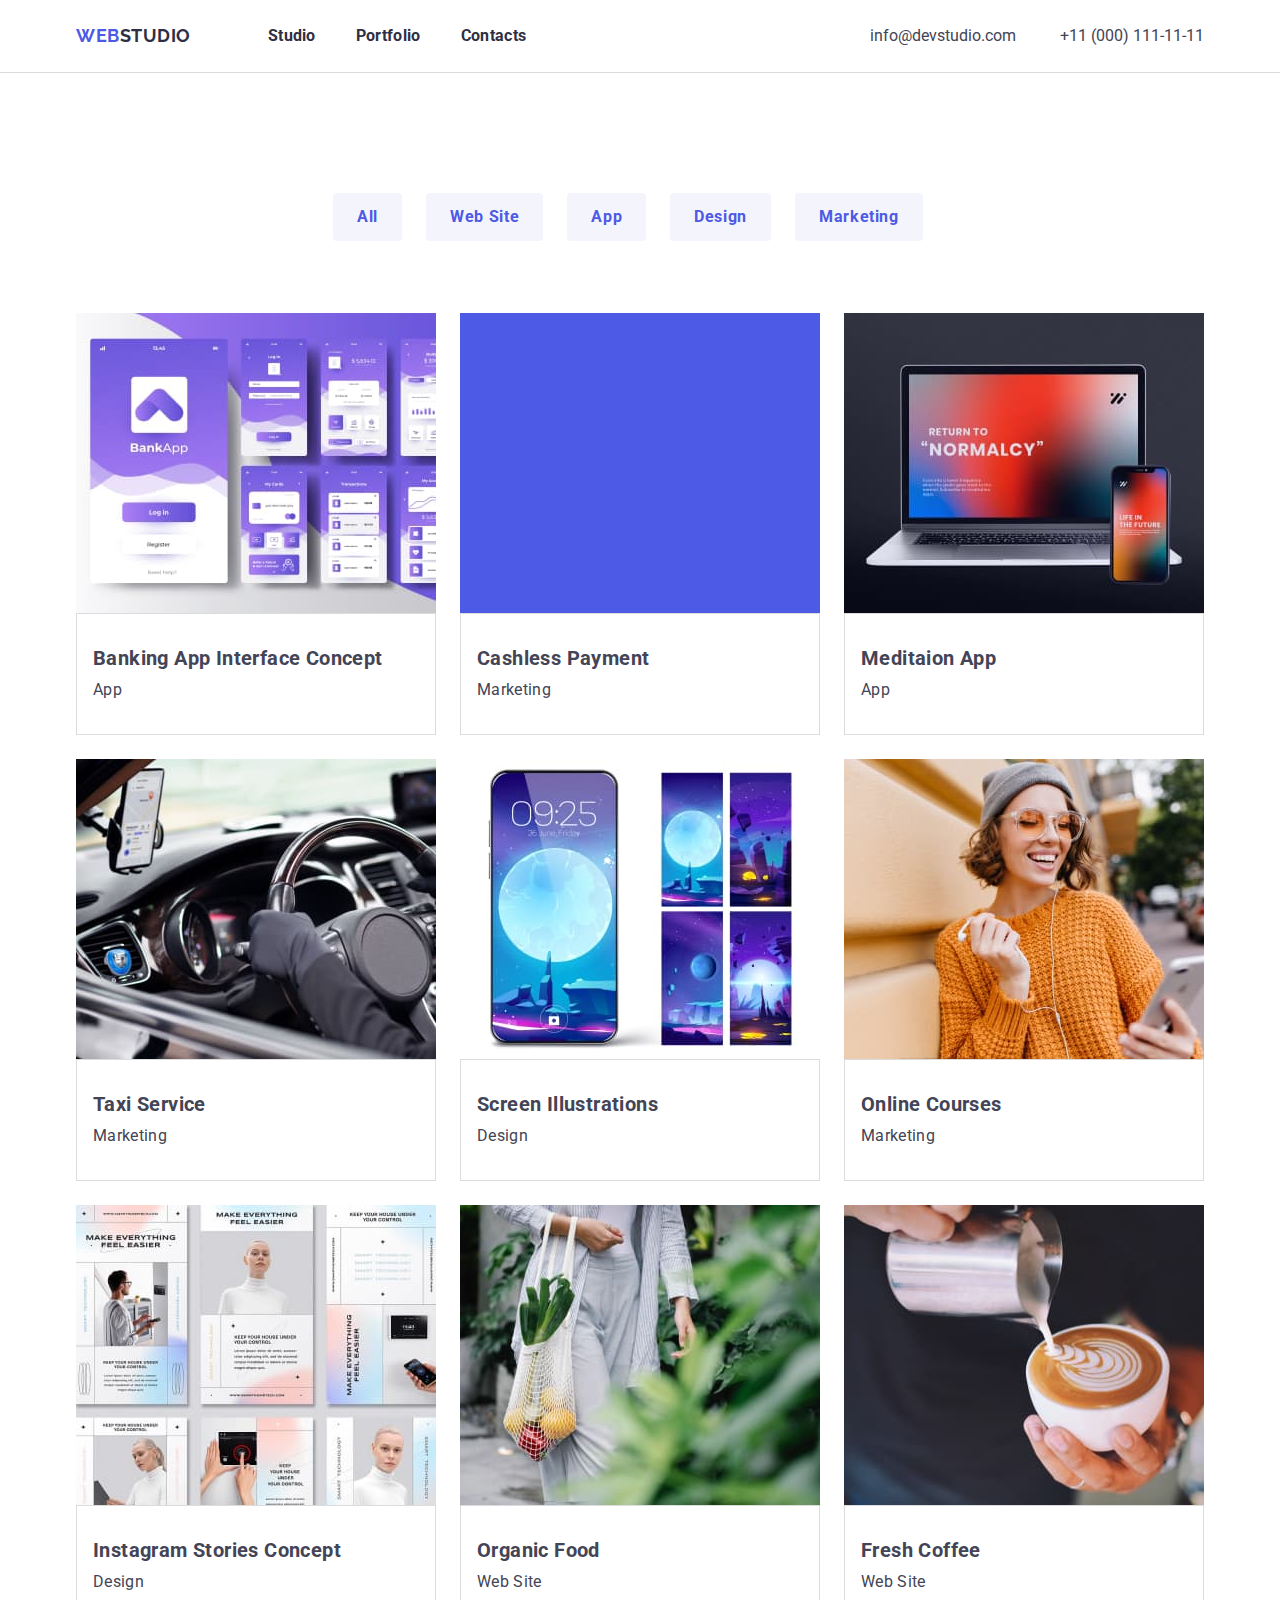
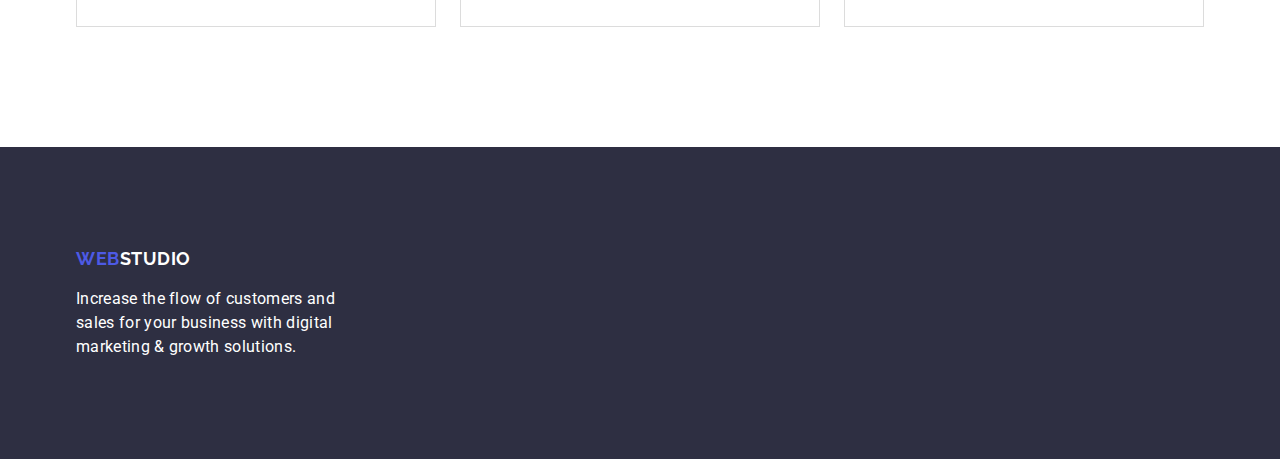
==== portfolio.html @ fc2878cd "Copied files from previous tasks" ====
<!DOCTYPE html>
<html lang="en">
  <head>
    <meta charset="UTF-8" />
    <meta http-equiv="X-UA-Compatible" content="IE=edge" />
    <meta name="viewport" content="width=device-width, initial-scale=1.0" />
    <title>Портфолио</title>
    <link rel="preconnect" href="https://fonts.googleapis.com" />
    <link rel="preconnect" href="https://fonts.gstatic.com" crossorigin />
    <link
      href="https://fonts.googleapis.com/css2?family=Raleway:wght@700&family=Roboto:wght@400;500;700;900&display=swap"
      rel="stylesheet"
    />
    <link
      rel="stylesheet"
      href="https://cdnjs.cloudflare.com/ajax/libs/modern-normalize/1.1.0/modern-normalize.min.css"
    />
    <link rel="stylesheet" href="./css/styles.css" />
  </head>
  <body>
    <!--header begins-->

    <header class="header">
      <div class="container site-navigation">
        <nav class="navigation">
          <a href=""
            ><p class="logo"><span class="blue-logo">Web</span>Studio</p></a
          >
          <ul class="list main-navigation">
            <li><a href="./index.html">Studio</a></li>
            <li><a href="">Portfolio</a></li>
            <li><a href="">Contacts</a></li>
          </ul>
        </nav>
        <div class="contacts">
          <a href="mailto:info@devstudio.com">info@devstudio.com</a>
          <a href="tel:+11(000)111-11-11">+11 (000) 111-11-11</a>
        </div>
      </div>
    </header>
    <!--header ends-->

    <!--portfolio begins-->
    <main>
      <section class="section">
        <div class="container">
          <h1 hidden>Our Works</h1>
          <!--secondary navigation begins-->
          <ul class="list portfolio-menu">
            <li><button class="button-light" type="button">All</button></li>
            <li>
              <button class="button-light" type="button">Web Site</button>
            </li>
            <li><button class="button-light" type="button">App</button></li>
            <li><button class="button-light" type="button">Design</button></li>
            <li>
              <button class="button-light" type="button">Marketing</button>
            </li>
          </ul>
          <!--secondary navigation ends-->

          <!--works begins-->
          <ul class="list portfolio-items">
            <li class="portfolio-card">
              <a>
                <img
                  class="portfolio-image"
                  width="360"
                  height="300"
                  src="./images/banking-app-interface-concept.jpeg"
                  alt="banking app interface concept"
                />
                <div class="portfolio-description">
                  <h2 class="heading-third-level">
                    Banking App Interface Concept
                  </h2>
                  <p>App</p>
                </div>
              </a>
            </li>
            <li class="portfolio-card">
              <a>
                <img
                  class="portfolio-image"
                  width="360"
                  height="300"
                  src="./images/cashless-payment.jpeg"
                  alt="cashless payment"
                />
                <div class="portfolio-description">
                  <h2 class="heading-third-level">Cashless Payment</h2>
                  <p>Marketing</p>
                </div>
              </a>
            </li>
            <li class="portfolio-card">
              <a>
                <img
                  class="portfolio-image"
                  width="360"
                  height="300"
                  src="./images/meditaion-app.jpeg"
                  alt="mediation app"
                />
                <div class="portfolio-description">
                  <h2 class="heading-third-level">Meditaion App</h2>
                  <p>App</p>
                </div>
              </a>
            </li>
            <li class="portfolio-card">
              <a>
                <img
                  class="portfolio-image"
                  width="360"
                  height="300"
                  src="./images/taxi-service.jpeg"
                  alt="tax service"
                />
                <div class="portfolio-description">
                  <h2 class="heading-third-level">Taxi Service</h2>
                  <p>Marketing</p>
                </div>
              </a>
            </li>
            <li class="portfolio-card">
              <a>
                <img
                  class="portfolio-image"
                  width="360"
                  height="300"
                  src="./images/screen-illustrations.jpeg"
                  alt="screen illustrations"
                />
                <div class="portfolio-description">
                  <h2 class="heading-third-level">Screen Illustrations</h2>
                  <p>Design</p>
                </div>
              </a>
            </li>
            <li class="portfolio-card">
              <a>
                <img
                  class="portfolio-image"
                  width="360"
                  height="300"
                  src="./images/online-courses.jpeg"
                  alt="online courses"
                />
                <div class="portfolio-description">
                  <h2 class="heading-third-level">Online Courses</h2>
                  <p>Marketing</p>
                </div>
              </a>
            </li>
            <li class="portfolio-card">
              <a>
                <img
                  class="portfolio-image"
                  width="360"
                  height="300"
                  src="./images/instagram-stories-concept.jpeg"
                  alt="instagram stories concept"
                />
                <div class="portfolio-description">
                  <h2 class="heading-third-level">Instagram Stories Concept</h2>
                  <p>Design</p>
                </div>
              </a>
            </li>
            <li class="portfolio-card">
              <a>
                <img
                  class="portfolio-image"
                  width="360"
                  height="300"
                  src="./images/organic-food.jpeg"
                  alt="organic food"
                />
                <div class="portfolio-description">
                  <h2 class="heading-third-level">Organic Food</h2>
                  <p>Web Site</p>
                </div>
              </a>
            </li>
            <li class="portfolio-card">
              <a>
                <img
                  class="portfolio-image"
                  width="360"
                  height="300"
                  src="./images/fresh-coffee.jpeg"
                  alt="fresh coffee"
                />
                <div class="portfolio-description">
                  <h2 class="heading-third-level">Fresh Coffee</h2>
                  <p>Web Site</p>
                </div>
              </a>
            </li>
          </ul>
        </div>
      </section>
      <!--works ends-->
    </main>
    <!--portfolio ends-->

    <!--Footer begins-->
    <footer>
      <div class="container">
        <a class="logo-footer" href=""
          ><span class="blue-logo">Web</span>Studio</a
        >
        <p class="footer-text">
          Increase the flow of customers and sales for your business with
          digital marketing & growth solutions.
        </p>
      </div>
    </footer>

    <!--Footer ends-->
  </body>
</html>
---- css/styles.css ----
/*Global Colors-Variables*/
:root {
  --accent-color: #4d5ae5;
  --title-text-color: #2e2f42;
  --primary-text-color: #434455;
  --primary-background-color: #fff;
  --secondary-background-color: #f4f4fd;
  --dark-background-color: #2e2f42;
}

/*Global page settings begins*/
body {
  background-color: var(--primary-background-color);
  color: var(--primary-text-color);
  font-family: Roboto, sans-serif, Arial, Helvetica, sans-serif;
  font-size: 16px;
}

.container {
  width: 1158px;
  margin: 0 auto;
  padding: 0 15px 0 15px;
}

.section {
  padding: 120px 0 120px 0;
}

.section-no-padding {
  padding: 0;
}

.section-no-top-padding {
  padding: 0;
  padding-bottom: 120px;
}

h1,
h2,
h3,
h4,
h5,
h6,
p,
ul {
  margin-top: 0;
  margin-bottom: 0;
}

/*list - turn of bullets*/
.list {
  list-style: none;
}

footer {
  background-color: var(--dark-background-color);
  color: var(--primary-background-color);
  padding: 100px 0 100px 0;
}
/*Global page settings ends*/

/*Studio page begins*/

/*Header*/

.header {
  border-bottom: 1px solid #dcdcdc;
  padding-top: 24px;
  padding-bottom: 24px;
}
.site-navigation {
  display: flex;
  align-items: center;
  justify-content: space-between;
}

.navigation {
  display: flex;
  align-items: center;
}

/*Buttons*/

.button {
  font-family: Roboto, sans-serif;
  font-size: 16px;
  line-height: 1.17;
  font-weight: 700;
  letter-spacing: 0.04em;
  background-color: var(--accent-color);
  color: var(--primary-background-color);
  cursor: pointer;
  border: none;
  padding: 16px 32px 16px 32px;
}

.button:hover,
.button:focus {
  background-color: var(--accent-color);
}

.button-light {
  font-family: Roboto, sans-serif;
  font-size: 16px;
  line-height: 1.5;
  font-weight: 700;
  letter-spacing: 0.04em;
  color: var(--accent-color);
  background-color: var(--secondary-background-color);
  cursor: pointer;
  border: none;
  padding: 12px 24px;
  border-radius: 4px;
  margin-right: 24px;
}

.button-light:last-child {
  margin-right: 0;
}

.button-light:hover,
.buton-light:focus {
  color: var(--primary-background-color);
  background-color: var(--accent-color);
}

/*Header-Logo*/

.logo-footer {
  color: var(--primary-background-color);
  font-family: Raleway, sans-serif;
  font-weight: 700;
  font-size: 18px;
  line-height: 1.33;
  letter-spacing: 0.03em;
  text-transform: uppercase;
}

.logo {
  color: var(--title-text-color);
  font-family: Raleway, sans-serif;
  font-weight: 700;
  font-size: 18px;
  line-height: 1.33;
  letter-spacing: 0.03em;
  text-transform: uppercase;
  margin-right: 77px;
}

nav a,
footer a {
  text-decoration: none;
}

.blue-logo {
  color: var(--accent-color);
}

.footer-text {
  font-size: 16px;
  line-height: 1.5;
  letter-spacing: 0.02em;
}

/*Header - main navigation*/

.main-navigation {
  display: flex;
  padding-left: 0;
}

.main-navigation li {
  display: block;
  margin-right: 40px;
}

.main-navigation li:last-child {
  margin-right: 0;
}

.main-navigation a {
  color: var(--title-text-color);
  text-decoration: none;
  font-weight: 700;
  font-size: 16px;
  line-height: 1.5;
  letter-spacing: 0.02em;
}

.main-navigation a:hover,
.main-navigation a:focus {
  color: var(--accent-color);
}

/*Benefits*/
.benefits {
  display: flex;
  padding-left: 0;
}

.benefits li {
  margin-right: 24px;
  width: 264px;
}

.benefits h3 {
  margin-bottom: 8px;
}

.benefits p {
  font-size: 16px;
  line-height: 1.5;
}

.benefits li:last-child {
  margin-right: 0;
}

.services {
  display: flex;
  padding-left: 0;
}

.services li {
  margin-right: 24px;
}

.services li:last-child {
  margin-right: 0;
}

/*Contacts*/
.contacts > a {
  font-family: inherit;
  color: var(--primary-text-color);
  text-decoration: none;
  margin-left: 40px;
}

.contacts > a:hover,
.contacts > a:focus {
  color: var(--accent-color);
}

/*Studio page*/
/*Hero*/

.hero {
  display: flex;
  align-items: center;
  padding: 192px 0 192px 0;
  background-color: var(--dark-background-color);
  color: var(--primary-background-color);
  text-align: center;
}

.hero-title {
  font-size: 56px;
  line-height: 1.07;
  color: var(--primary-background-color);
  margin-bottom: 48px;
}

/*What we are doing*/
.heading-second-level {
  font-size: 36px;
  line-height: 1.33;
  margin-bottom: 72px;
}

.our-services {
  text-align: center;
}

/*Our Team*/

.our-team {
  text-align: center;
  background-color: var(--secondary-background-color);
}

.our-team li {
  height: 380px;
  background-color: var(--primary-background-color);
  margin-right: 24px;
}

.our-team li:last-child {
  margin-right: 0;
}

.our-team-list {
  display: flex;
  padding-left: 0;
}

.our-team-description {
  padding: 32px 0 32px 0;
}

.our-team-list > h3 {
  font-size: 20px;
  line-height: 1.2;
}

.our-team-list h3 {
  margin-bottom: 8px;
}

/*Footer*/
footer {
  display: flex;
  align-items: center;
}
footer p {
  width: 264px;
  margin-top: 16px;
}

/*Studio page begins*/

/*Portfolio page begins*/

.heading-third-level {
  font-size: 20px;
  line-height: 1.2;
  letter-spacing: 0.02em;
}

/*Portfolio Navigation*/

.portfolio-menu {
  display: flex;
  padding-left: 0;
  justify-content: center;
  margin-bottom: 72px;
}

.portfolio-menu li {
  margin-right: 24px;
}

/*Portfolio works*/
.portfolio-items {
  padding-left: 0;
  display: flex;
  flex-wrap: wrap;
  gap: 24px;
}

.portfolio-items h2 {
  margin-bottom: 8px;
}

.portfolio-image {
  display: block;
}

.portfolio-description {
  padding: 32px 16px;
  border: 1px solid #dcdcdc;
}

.portfolio-card p {
  font-size: 16px;
  line-height: 1.5;
  letter-spacing: 0.02em;
}
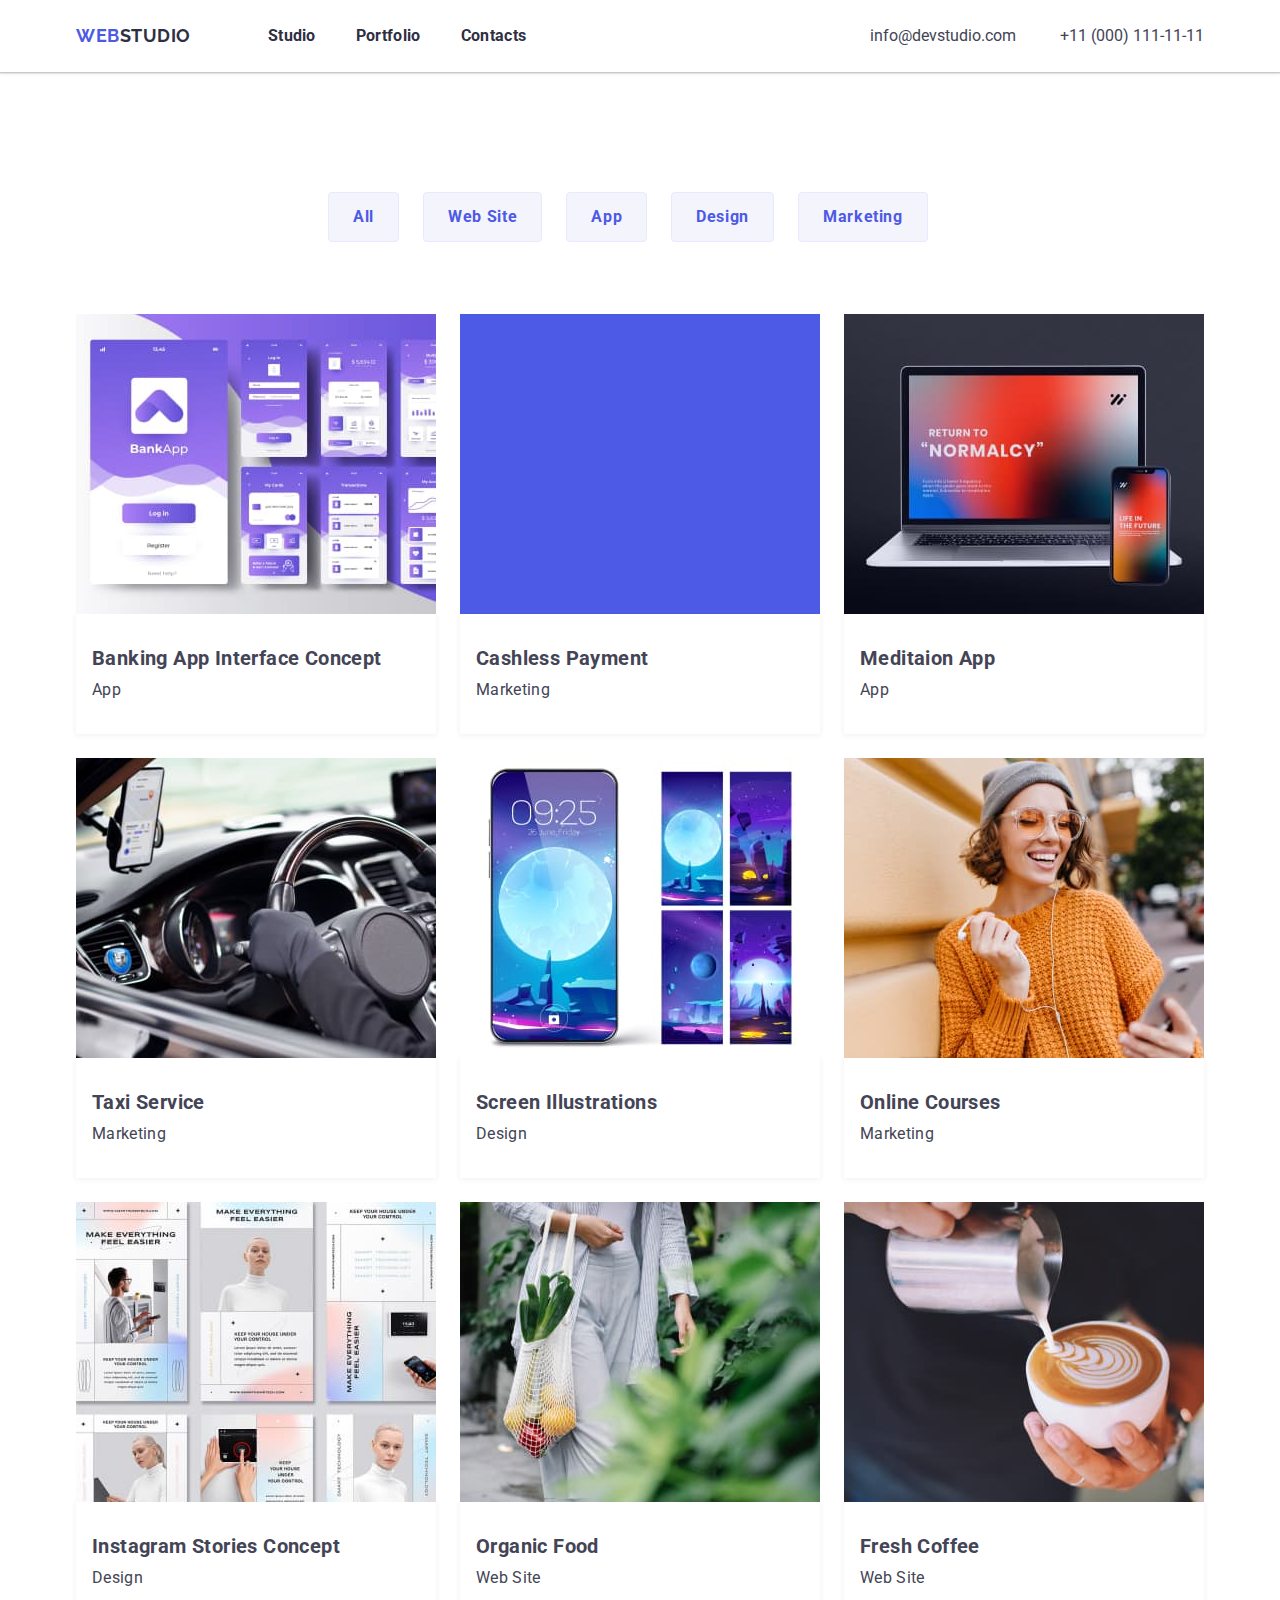
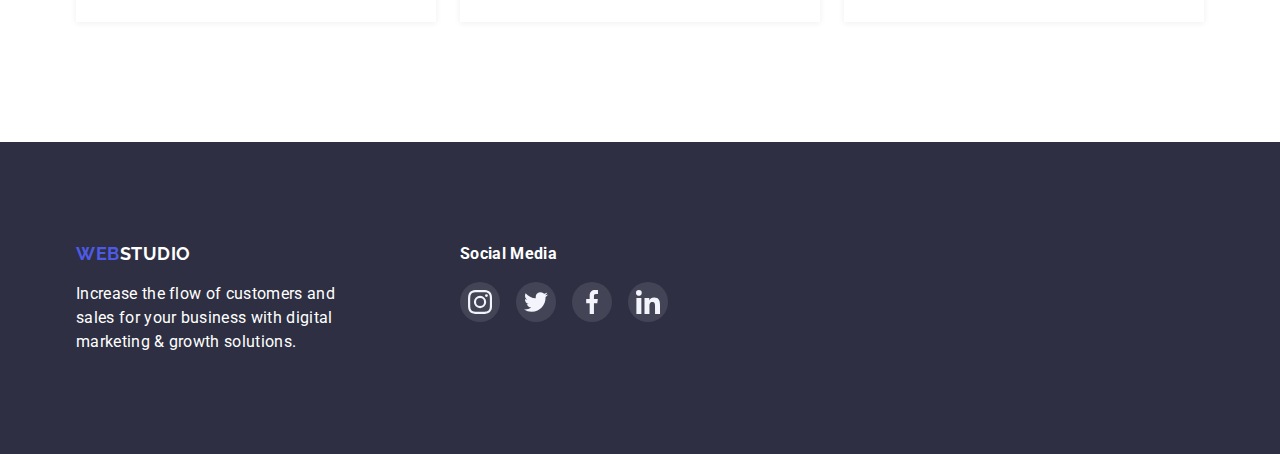
==== commit 77ddb6e7: "updated footer in the portfolio page" ====
--- a/portfolio.html
+++ b/portfolio.html
@@ -208,14 +208,58 @@
     <!--Footer begins-->
     <footer>
       <div class="container">
-        <a class="logo-footer" href=""
-          ><span class="blue-logo">Web</span>Studio</a
-        >
-        <p class="footer-text">
-          Increase the flow of customers and sales for your business with
-          digital marketing & growth solutions.
-        </p>
+       
+      <div class="footer-wrap">
+        <div class="footer">
+          <a class ="logo-footer" href=""><span class="blue-logo">Web</span>Studio</a>
+          <p class="footer-text">
+            Increase the flow of customers and sales for your business with digital
+            marketing & growth solutions.
+          </p>
+        </div>
+  
+        <div class="footer-social">
+            <p class="footer-social-heading">Social Media<p>
+              <div class="footer-social-icons-set">
+                  <ul class="footer-social-icons list">
+                    <li class="footer-icon-first">
+                      <a class="footer-icon-1">
+                        <svg class="footer-icon-instagram">
+                          <use href="./images/icons.svg"#icon-instagram-footer></use>
+                        </svg>
+                      </a>
+                    </li>
+  
+                    <li class="footer-icon-first">
+                      <a class="footer-icon-1">
+                        <svg class="footer-icon-twitter">
+                          <use href="./images/icons.svg"#icon-twitter-footer></use>
+                        </svg>
+                      </a>
+                    </li>
+  
+                    <li class="footer-icon-first">
+                      <a class="footer-icon-1">
+                        <svg class="footer-icon-facebook">
+                          <use href="./images/icons.svg"#icon-facebook-footer></use>
+                        </svg>
+                      </a>
+                    </li>
+  
+                    <li class="footer-icon-first">
+                      <a class="footer-icon-1">
+                        <svg class="footer-icon-linkedin">
+                          <use href="./images/icons.svg"#icon-linkedin-footer></use>
+                        </svg>
+                      </a>
+                    </li>
+  
+                  </ul>
+              </div>
+        </div>
       </div>
+      </di >
+    
     </footer>
 
     <!--Footer ends-->
--- a/css/styles.css
+++ b/css/styles.css
@@ -1,6 +1,7 @@
 /*Global Colors-Variables*/
 :root {
   --accent-color: #4d5ae5;
+  --accent-clicked-butoon: #404bbf;
   --title-text-color: #2e2f42;
   --primary-text-color: #434455;
   --primary-background-color: #fff;
@@ -64,9 +65,10 @@
 /*Header*/
 
 .header {
-  border-bottom: 1px solid #dcdcdc;
   padding-top: 24px;
   padding-bottom: 24px;
+  box-shadow: 0px 2px 1px rgba(46, 47, 66, 0.08),
+    0px 1px 1px rgba(46, 47, 66, 0.16), 0px 1px 6px rgba(46, 47, 66, 0.08);
 }
 .site-navigation {
   display: flex;
@@ -92,11 +94,13 @@
   cursor: pointer;
   border: none;
   padding: 16px 32px 16px 32px;
+  box-shadow: 0px 4px 4px rgba(0, 0, 0, 0.15);
+  border-radius: 4px;
 }
 
 .button:hover,
 .button:focus {
-  background-color: var(--accent-color);
+  background-color: var(--accent-clicked-butoon);
 }
 
 .button-light {
@@ -108,7 +112,7 @@
   color: var(--accent-color);
   background-color: var(--secondary-background-color);
   cursor: pointer;
-  border: none;
+  border: 1px solid #e7e9fc;
   padding: 12px 24px;
   border-radius: 4px;
   margin-right: 24px;
@@ -122,6 +126,9 @@
 .buton-light:focus {
   color: var(--primary-background-color);
   background-color: var(--accent-color);
+  border: 1px solid var(--accent-color);
+  box-shadow: 0px 3px 1px rgba(0, 0, 0, 0.1), 0px 2px 1px rgba(0, 0, 0, 0.08),
+    0px 2px 2px rgba(0, 0, 0, 0.12);
 }
 
 /*Header-Logo*/
@@ -203,6 +210,49 @@
   width: 264px;
 }
 
+.benefit-icons {
+  display: flex;
+  background-color: var(--secondary-background-color);
+  height: 112px;
+  margin-bottom: 8px;
+}
+
+.benefit-icon-1 {
+  justify-content: center;
+  align-items: center;
+  width: 60px;
+  height: 64px;
+  margin: auto;
+  background-image: url(../images/antenna.svg);
+}
+
+.benefit-icon-2 {
+  justify-content: center;
+  align-items: center;
+  width: 64px;
+  height: 64px;
+  margin: auto;
+  background-image: url(../images/clock.svg);
+}
+
+.benefit-icon-3 {
+  justify-content: center;
+  align-items: center;
+  width: 64px;
+  height: 64px;
+  margin: auto;
+  background-image: url(../images/diagram.svg);
+}
+
+.benefit-icon-4 {
+  justify-content: center;
+  align-items: center;
+  width: 64px;
+  height: 64px;
+  margin: auto;
+  background-image: url(../images/astronaut.svg);
+}
+
 .benefits h3 {
   margin-bottom: 8px;
 }
@@ -249,9 +299,20 @@
   display: flex;
   align-items: center;
   padding: 192px 0 192px 0;
-  background-color: var(--dark-background-color);
   color: var(--primary-background-color);
   text-align: center;
+  background-image: linear-gradient(
+      to right,
+      rgba(46, 47, 66, 0.7),
+      rgba(46, 47, 66, 0.7)
+    ),
+    url(../images/people-office.jpeg);
+  background-blend-mode: multiply;
+  background-repeat: no-repeat;
+  background-size: cover;
+  background-position: center;
+  max-width: 1600px;
+  margin: 0 auto;
 }
 
 .hero-title {
@@ -279,23 +340,36 @@
   background-color: var(--secondary-background-color);
 }
 
-.our-team li {
-  height: 380px;
+.our-team-member {
   background-color: var(--primary-background-color);
   margin-right: 24px;
-}
-
-.our-team li:last-child {
+  box-shadow: 0px 1px 6px rgba(46, 47, 66, 0.08),
+    0px 1px 1px rgba(46, 47, 66, 0.16), 0px 2px 1px rgba(46, 47, 66, 0.08);
+  border-radius: 0px 0px 4px 4px;
+}
+
+.our-team-member li:last-child {
   margin-right: 0;
 }
 
+.our-team-member li:first-child {
+  padding-right: 0;
+  padding-left: 0;
+}
+
 .our-team-list {
   display: flex;
   padding-left: 0;
 }
 
+.our-team-list .social-icons{
+  display: flex;
+  gap: 24px;
+  padding: 12px 16px 36px 16px
+}
+
 .our-team-description {
-  padding: 32px 0 32px 0;
+  padding: 32px 0 12px 0;
 }
 
 .our-team-list > h3 {
@@ -307,6 +381,56 @@
   margin-bottom: 8px;
 }
 
+.social-icons{
+  padding: 0 16px 0 16px;
+}
+
+.social-icons-link{
+  display: flex;
+  align-items: center;
+  justify-content: center;
+  width: 40px;
+  height: 40px;
+  background-color: var(--accent-color);
+  border-radius: 50%;
+}
+
+.social-icon-instagram{
+  align-items: center;
+  justify-content: center;
+  background-image: url(../images/instagram.svg);
+  background-size: cover;
+  width: 16px;
+  height: 16px;
+}
+
+.social-icon-twitter{
+  align-items: center;
+  justify-content: center;
+  background-image: url(../images/twitter.svg);
+  background-size: cover;
+  width: 16px;
+  height: 16px;
+}
+
+.social-icon-facebook{
+  align-items: center;
+  justify-content: center;
+  background-image: url(../images/facebook.svg);
+  background-size: cover;
+  width: 16px;
+  height: 16px;
+}
+
+.social-icon-linkedin{
+  align-items: center;
+  justify-content: center;
+  background-image: url(../images/linkedin.svg);
+  background-size: cover;
+  width: 16px;
+  height: 16px;
+}
+
 /*Footer*/
 footer {
   display: flex;
@@ -317,7 +441,150 @@
   margin-top: 16px;
 }
 
-/*Studio page begins*/
+.footer-wrap{
+  display: flex;
+  gap: 120px;
+}
+
+.footer-social-icons{
+  display: flex;
+  gap: 16px;
+  padding-left: 0;
+}
+
+.footer-social-heading{
+  margin-top: 0;
+  font-family: 'Roboto' sans-serif;
+  font-weight: 700;
+  font-size: 16px;
+  line-height: 1.5;
+  letter-spacing: 0.02em;
+  color: var(--primary-background-color);
+}
+
+.footer-icon-1{
+  display: flex;
+  width: 40px;
+  height: 40px;
+  border-radius: 50%;
+  background-color: rgba(255, 255, 255, 0.1);
+}
+
+.footer-icon-instagram{
+  display: block;
+  margin: auto;
+  background-image: url(../images/instagram-footer.svg);
+  background-repeat: no-repeat;
+  width: 24px;
+  height: 24px;
+}
+
+.footer-icon-twitter{
+  display: block;
+  margin: auto;
+  background-image: url(../images/twitter-footer.svg);
+  background-repeat: no-repeat;
+  width: 24px;
+  height: 20px;
+}
+
+.footer-icon-facebook{
+  display: block;
+  margin: auto;
+  background-image: url(../images/facebook-footer.svg);
+  background-repeat: no-repeat;
+  width: 12px;
+  height: 24px;
+}
+
+.footer-icon-linkedin{
+  display: block;
+  margin: auto;
+  background-image: url(../images/linkedin-footer.svg);
+  background-repeat: no-repeat;
+  width: 24px;
+  height: 24px;
+}
+
+.customers{
+  text-align: center;
+}
+
+.customers-logos{
+  display: flex;
+  gap: 24px;
+  justify-content: center;
+  padding-left: 0px;
+}
+
+.customer-logo-first{
+  display: flex;
+  border: 1px solid #8E8F99;
+  border-radius: 4px;
+  padding: 16px 32px;
+}
+
+
+.customer-logo-1{
+  fill: #8e8f99;
+  align-items: center;
+  justify-content: center;
+  width: 104px;
+  height: 56px;
+  background-image: url(../images/logo-1.svg);
+  background-repeat: no-repeat;
+}
+
+.customer-logo-1:hover{
+  fill: var(--accent-color);
+}
+
+.customer-logo-2{
+  align-items: center;
+  justify-content: center;
+  width: 104px;
+  height: 56px;
+  background-image: url(../images/logo-2.svg);
+  background-repeat: no-repeat;
+}
+
+.customer-logo-3{
+  align-items: center;
+  justify-content: center;
+  width: 104px;
+  height: 56px;
+  background-image: url(../images/logo-3.svg);
+  background-repeat: no-repeat;
+}
+
+.customer-logo-4{
+  align-items: center;
+  justify-content: center;
+  width: 104px;
+  height: 56px;
+  background-image: url(../images/logo-4.svg);
+  background-repeat: no-repeat;
+}
+
+.customer-logo-5{
+  align-items: center;
+  justify-content: center;
+  width: 104px;
+  height: 56px;
+  background-image: url(../images/logo-5.svg);
+  background-repeat: no-repeat;
+}
+
+.customer-logo-6{
+  align-items: center;
+  justify-content: center;
+  width: 104px;
+  height: 56px;
+  background-image: url(../images/logo-6.svg);
+  background-repeat: no-repeat;
+}
+
+/*Studio page ends*/
 
 /*Portfolio page begins*/
 
@@ -358,7 +625,11 @@
 
 .portfolio-description {
   padding: 32px 16px;
-  border: 1px solid #dcdcdc;
+  box-shadow: 0px 1px 6px rgba(46, 47, 66, 0.08);
+}
+
+.portfolio-card:hover {
+  box-shadow: 0px 1px 6px rgba(46, 47, 66, 0.08);
 }
 
 .portfolio-card p {
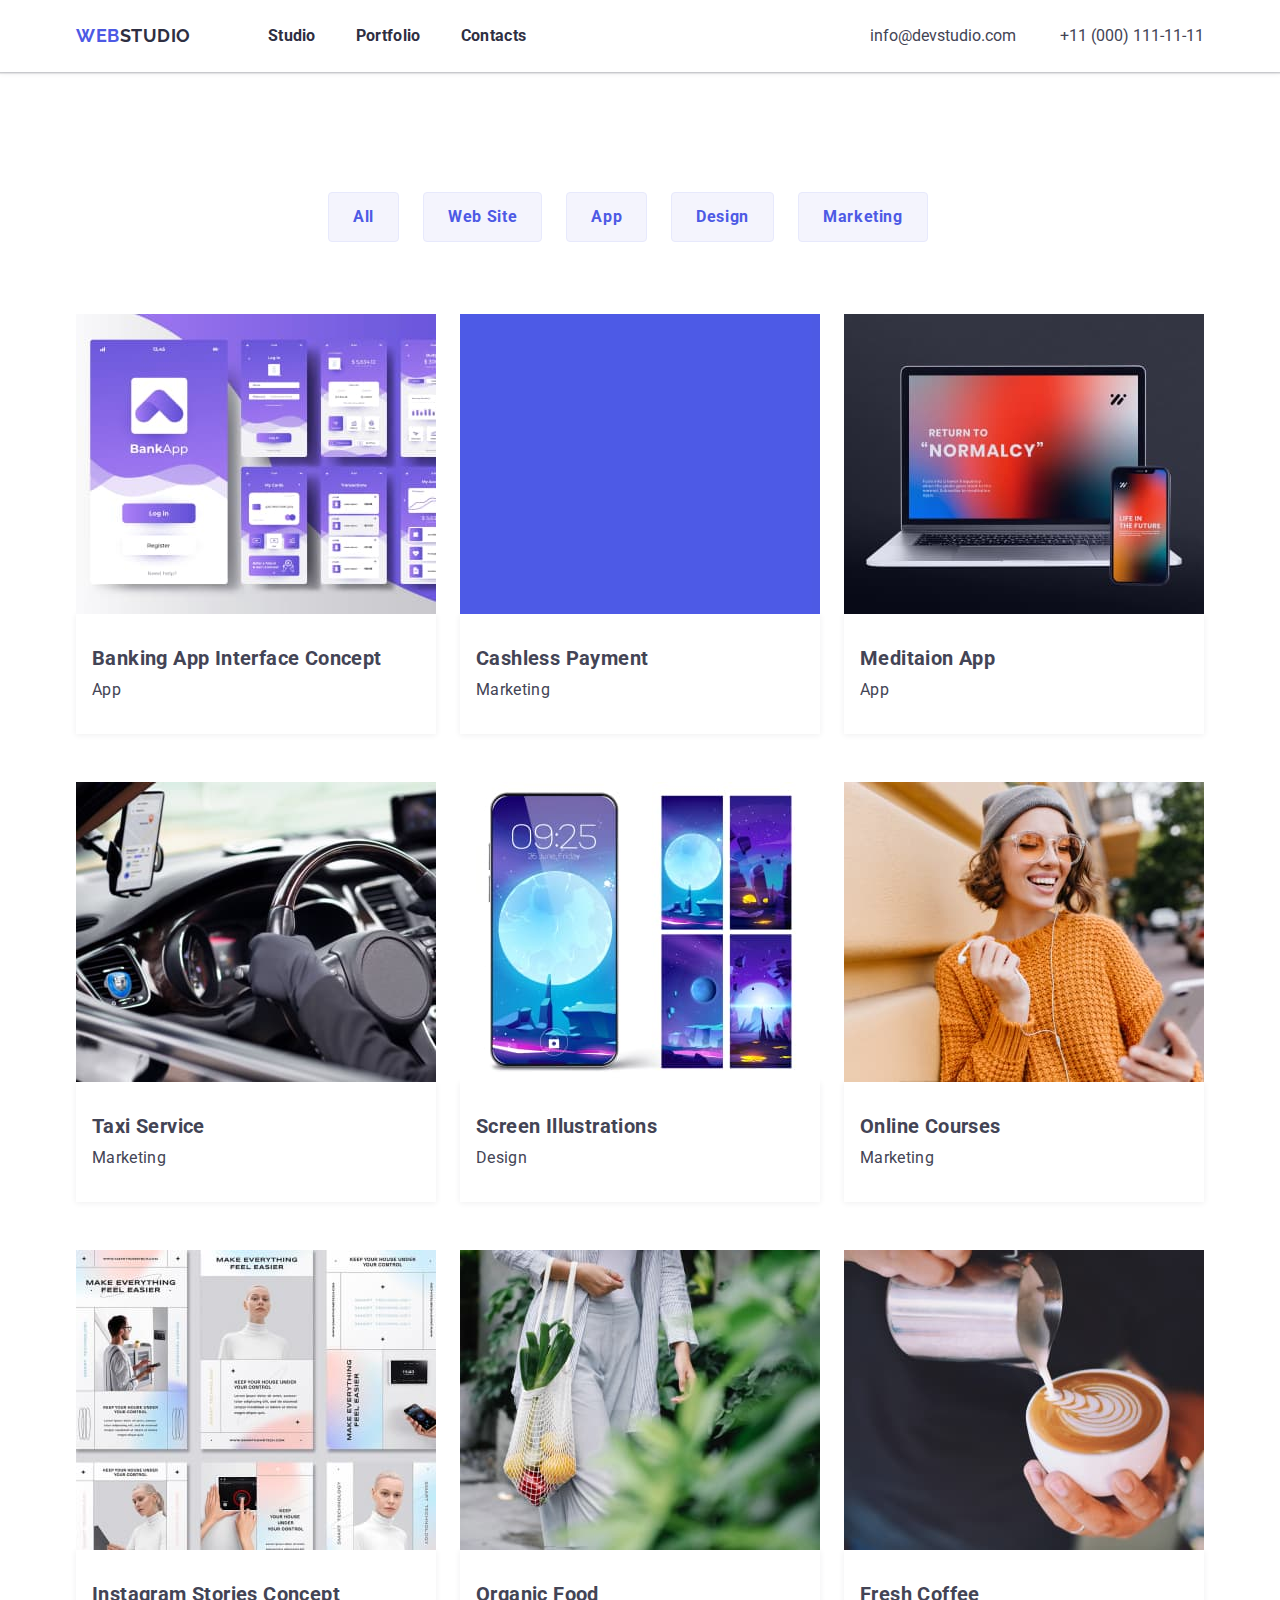
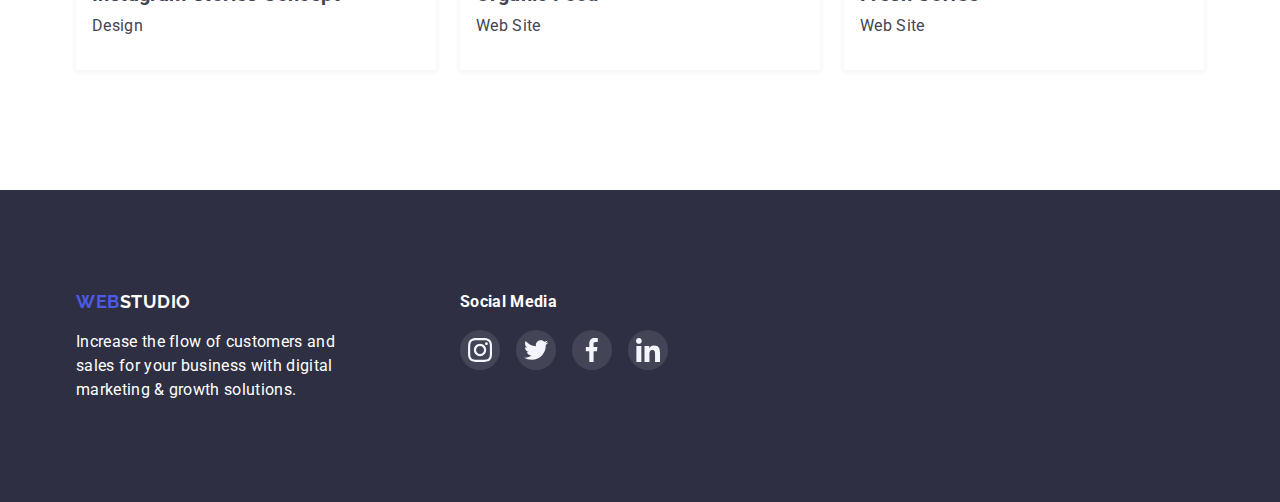
==== commit 98ea41b1: "edited benefit svg" ====
--- a/portfolio.html
+++ b/portfolio.html
@@ -223,33 +223,33 @@
               <div class="footer-social-icons-set">
                   <ul class="footer-social-icons list">
                     <li class="footer-icon-first">
-                      <a class="footer-icon-1">
-                        <svg class="footer-icon-instagram">
-                          <use href="./images/icons.svg"#icon-instagram-footer></use>
-                        </svg>
-                      </a>
-                    </li>
-  
-                    <li class="footer-icon-first">
-                      <a class="footer-icon-1">
-                        <svg class="footer-icon-twitter">
-                          <use href="./images/icons.svg"#icon-twitter-footer></use>
-                        </svg>
-                      </a>
-                    </li>
-  
-                    <li class="footer-icon-first">
-                      <a class="footer-icon-1">
-                        <svg class="footer-icon-facebook">
-                          <use href="./images/icons.svg"#icon-facebook-footer></use>
-                        </svg>
-                      </a>
-                    </li>
-  
-                    <li class="footer-icon-first">
-                      <a class="footer-icon-1">
-                        <svg class="footer-icon-linkedin">
-                          <use href="./images/icons.svg"#icon-linkedin-footer></use>
+                      <a href="" class="footer-icon-1">
+                        <svg class="footer-icon-iillustration" width="24" height="24">
+                          <use href="./images/icons.svg#icon-instagram-footer"></use>
+                        </svg>
+                      </a>
+                    </li>
+  
+                    <li class="footer-icon-first">
+                      <a href="" class="footer-icon-1">
+                        <svg class="footer-icon-illustration" width="24" height="24">
+                          <use href="./images/icons.svg#icon-twitter-footer"></use>
+                        </svg>
+                      </a>
+                    </li>
+  
+                    <li class="footer-icon-first">
+                      <a href="" class="footer-icon-1">
+                        <svg class="footer-icon-illustration" width="24" height="24">
+                          <use href="./images/icons.svg#icon-facebook-footer"></use>
+                        </svg>
+                      </a>
+                    </li>
+  
+                    <li class="footer-icon-first">
+                      <a href="" class="footer-icon-1">
+                        <svg class="footer-icon-illustration" width="24" height="24">
+                          <use href="./images/icons.svg#icon-linkedin-footer"></use>
                         </svg>
                       </a>
                     </li>
@@ -258,7 +258,7 @@
               </div>
         </div>
       </div>
-      </di >
+      </div>
     
     </footer>
 
--- a/css/styles.css
+++ b/css/styles.css
@@ -48,6 +48,10 @@
   margin-bottom: 0;
 }
 
+img{
+  display: block;
+}
+
 /*list - turn of bullets*/
 .list {
   list-style: none;
@@ -174,15 +178,11 @@
 .main-navigation {
   display: flex;
   padding-left: 0;
+  gap: 40px
 }
 
 .main-navigation li {
   display: block;
-  margin-right: 40px;
-}
-
-.main-navigation li:last-child {
-  margin-right: 0;
 }
 
 .main-navigation a {
@@ -203,10 +203,10 @@
 .benefits {
   display: flex;
   padding-left: 0;
+  gap: 24px
 }
 
 .benefits li {
-  margin-right: 24px;
   width: 264px;
 }
 
@@ -223,34 +223,6 @@
   width: 60px;
   height: 64px;
   margin: auto;
-  background-image: url(../images/antenna.svg);
-}
-
-.benefit-icon-2 {
-  justify-content: center;
-  align-items: center;
-  width: 64px;
-  height: 64px;
-  margin: auto;
-  background-image: url(../images/clock.svg);
-}
-
-.benefit-icon-3 {
-  justify-content: center;
-  align-items: center;
-  width: 64px;
-  height: 64px;
-  margin: auto;
-  background-image: url(../images/diagram.svg);
-}
-
-.benefit-icon-4 {
-  justify-content: center;
-  align-items: center;
-  width: 64px;
-  height: 64px;
-  margin: auto;
-  background-image: url(../images/astronaut.svg);
 }
 
 .benefits h3 {
@@ -266,6 +238,7 @@
   margin-right: 0;
 }
 
+/*What we are doing*/
 .services {
   display: flex;
   padding-left: 0;
@@ -464,46 +437,19 @@
 
 .footer-icon-1{
   display: flex;
-  width: 40px;
-  height: 40px;
+  padding: 8px;
   border-radius: 50%;
   background-color: rgba(255, 255, 255, 0.1);
 }
 
-.footer-icon-instagram{
-  display: block;
-  margin: auto;
-  background-image: url(../images/instagram-footer.svg);
-  background-repeat: no-repeat;
-  width: 24px;
-  height: 24px;
-}
-
-.footer-icon-twitter{
-  display: block;
-  margin: auto;
-  background-image: url(../images/twitter-footer.svg);
-  background-repeat: no-repeat;
-  width: 24px;
-  height: 20px;
-}
-
-.footer-icon-facebook{
-  display: block;
-  margin: auto;
-  background-image: url(../images/facebook-footer.svg);
-  background-repeat: no-repeat;
-  width: 12px;
-  height: 24px;
-}
-
-.footer-icon-linkedin{
-  display: block;
-  margin: auto;
-  background-image: url(../images/linkedin-footer.svg);
-  background-repeat: no-repeat;
-  width: 24px;
-  height: 24px;
+.footer-icon-illustration{
+  justify-content: center;
+  align-items: center;
+}
+
+.footer-icon-1:hover,
+.footer-icon-1:focus{
+  background-color: rgba(49, 208, 170, 1);
 }
 
 .customers{
@@ -525,64 +471,10 @@
 }
 
 
-.customer-logo-1{
-  fill: #8e8f99;
-  align-items: center;
-  justify-content: center;
-  width: 104px;
-  height: 56px;
-  background-image: url(../images/logo-1.svg);
-  background-repeat: no-repeat;
-}
-
-.customer-logo-1:hover{
-  fill: var(--accent-color);
-}
-
-.customer-logo-2{
-  align-items: center;
-  justify-content: center;
-  width: 104px;
-  height: 56px;
-  background-image: url(../images/logo-2.svg);
-  background-repeat: no-repeat;
-}
-
-.customer-logo-3{
-  align-items: center;
-  justify-content: center;
-  width: 104px;
-  height: 56px;
-  background-image: url(../images/logo-3.svg);
-  background-repeat: no-repeat;
-}
-
-.customer-logo-4{
-  align-items: center;
-  justify-content: center;
-  width: 104px;
-  height: 56px;
-  background-image: url(../images/logo-4.svg);
-  background-repeat: no-repeat;
-}
-
-.customer-logo-5{
-  align-items: center;
-  justify-content: center;
-  width: 104px;
-  height: 56px;
-  background-image: url(../images/logo-5.svg);
-  background-repeat: no-repeat;
-}
-
-.customer-logo-6{
-  align-items: center;
-  justify-content: center;
-  width: 104px;
-  height: 56px;
-  background-image: url(../images/logo-6.svg);
-  background-repeat: no-repeat;
-}
+.customer-logo{
+  fill: #8e8f99
+}
+
 
 /*Studio page ends*/
 
@@ -612,7 +504,8 @@
   padding-left: 0;
   display: flex;
   flex-wrap: wrap;
-  gap: 24px;
+  row-gap: 48px;
+  column-gap: 24px;
 }
 
 .portfolio-items h2 {
@@ -628,8 +521,13 @@
   box-shadow: 0px 1px 6px rgba(46, 47, 66, 0.08);
 }
 
+.portfolio-card{
+  width: calc((100% - 48px) / 3);
+}
+
 .portfolio-card:hover {
   box-shadow: 0px 1px 6px rgba(46, 47, 66, 0.08);
+  cursor: pointer;
 }
 
 .portfolio-card p {
